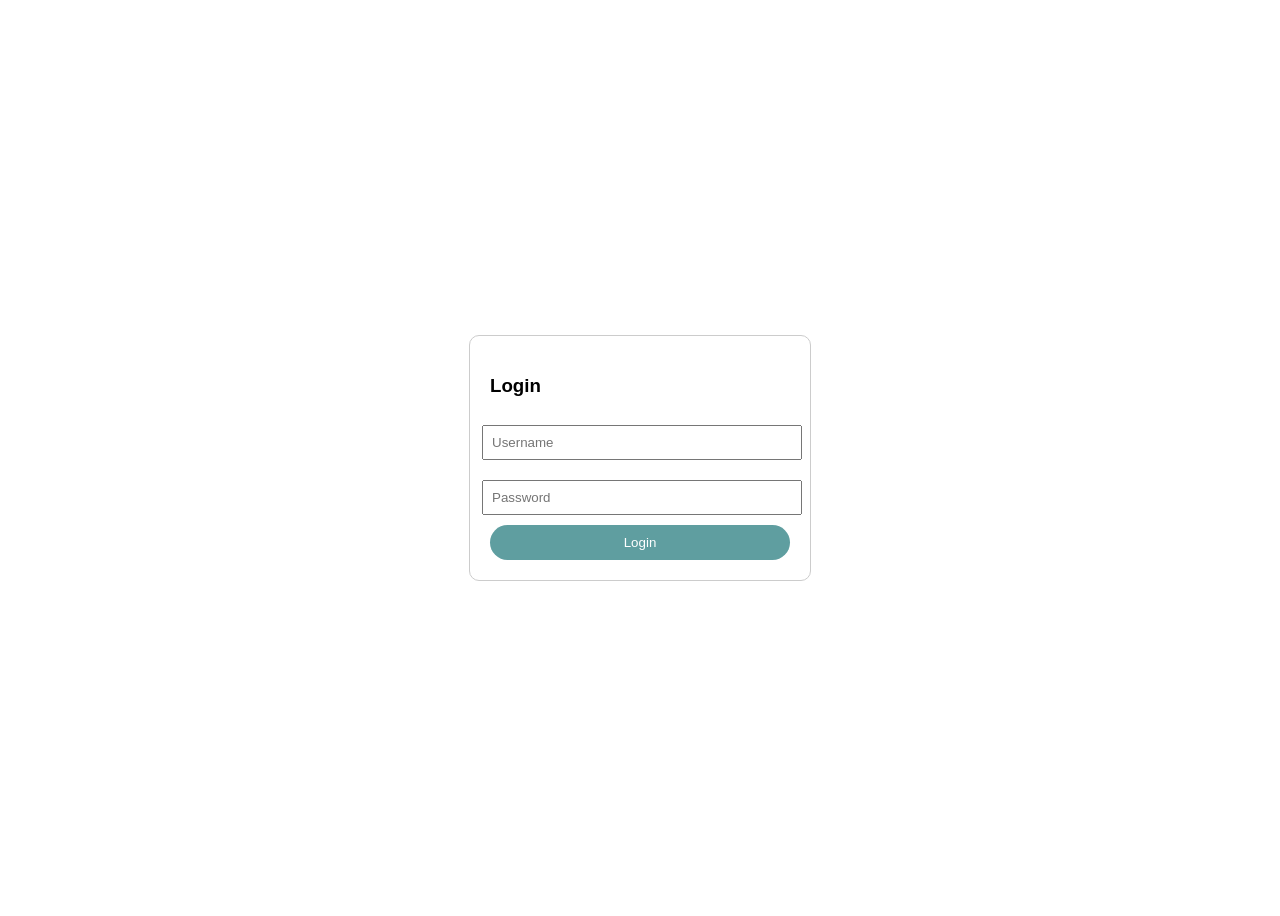
==== login.html @ 42a4e778 "Add files via upload" ====
<!doctype html>
<html lang="en">
  <head>
    <meta charset="UTF-8" />
    <title>Login</title>
    <style>
      body {
        display: flex;
        justify-content: center;
        align-items: center;
        height: 100vh;
        font-family: Arial;
      }
      .login-box {
        width: 300px;
        padding: 20px;
        border: 1px solid #ccc;
        border-radius: 10px;
      }
      input {
        width: 100%;
        margin: 10px -8px;
        padding: 8px;
      }
      button {
        width: 100%;
        padding: 10px;
        border-radius: 999px;
        border: none;
        background: cadetblue;
        color: white;
      }
    </style>
  </head>
  <body>
    <div class="login-box">
      <h3>Login</h3>
      <input type="text" placeholder="Username" />
      <input type="password" placeholder="Password" />
      <button>Login</button>
    </div>
  </body>
</html>
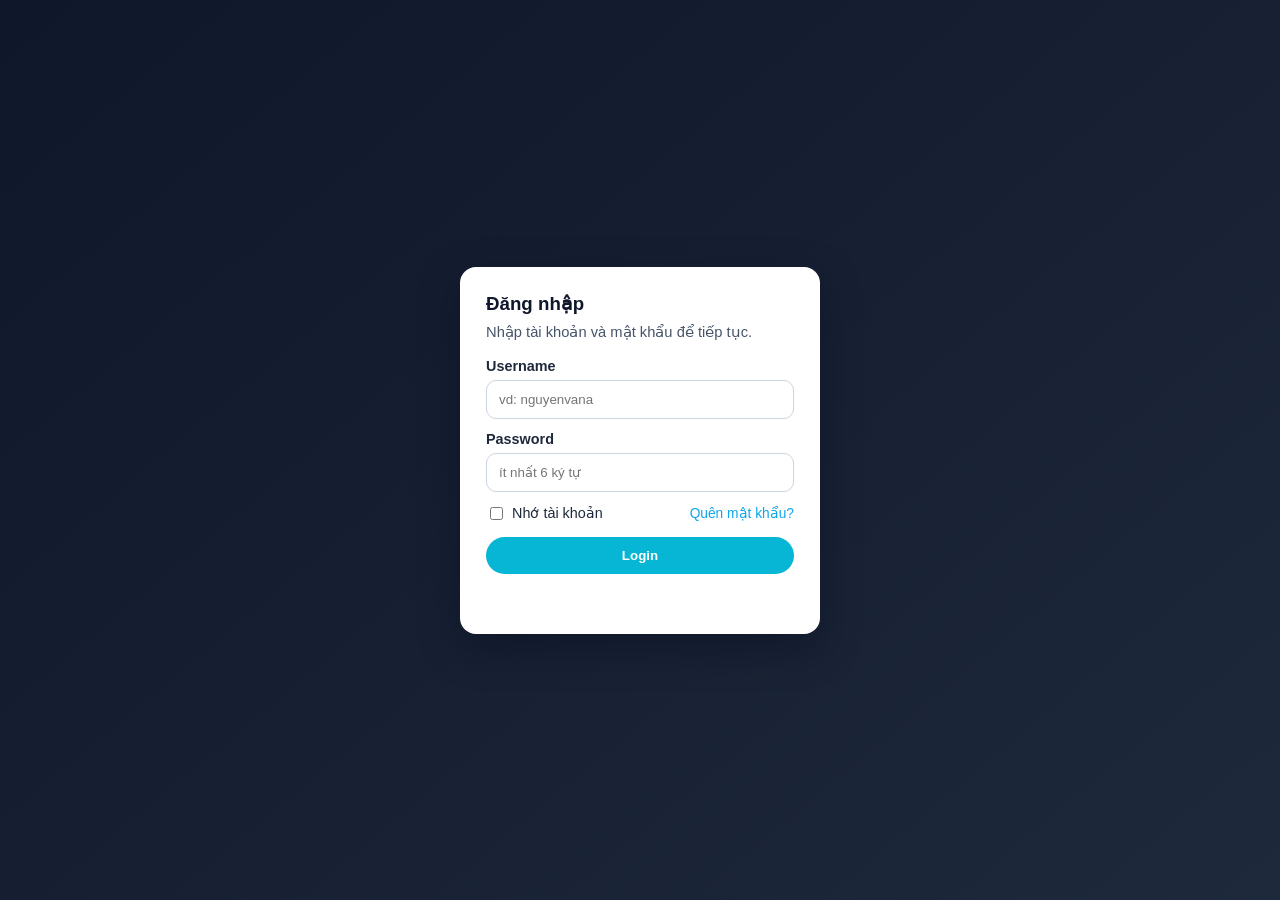
==== commit be8e0fd9: "Upgrade login demo UI and client-side validation" ====
--- a/login.html
+++ b/login.html
@@ -1,43 +1,210 @@
-<!doctype html>
-<html lang="en">
-  <head>
-    <meta charset="UTF-8" />
-    <title>Login</title>
-    <style>
-      body {
-        display: flex;
-        justify-content: center;
-        align-items: center;
-        height: 100vh;
-        font-family: Arial;
-      }
-      .login-box {
-        width: 300px;
-        padding: 20px;
-        border: 1px solid #ccc;
-        border-radius: 10px;
-      }
-      input {
-        width: 100%;
-        margin: 10px -8px;
-        padding: 8px;
-      }
-      button {
-        width: 100%;
-        padding: 10px;
-        border-radius: 999px;
-        border: none;
-        background: cadetblue;
-        color: white;
-      }
-    </style>
-  </head>
-  <body>
-    <div class="login-box">
-      <h3>Login</h3>
-      <input type="text" placeholder="Username" />
-      <input type="password" placeholder="Password" />
-      <button>Login</button>
-    </div>
-  </body>
-</html>
+<!doctype html>
+<html lang="vi">
+  <head>
+    <meta charset="UTF-8" />
+    <meta name="viewport" content="width=device-width, initial-scale=1.0" />
+    <title>Login</title>
+    <style>
+      :root {
+        --bg-1: #0f172a;
+        --bg-2: #1e293b;
+        --surface: #ffffff;
+        --primary: #06b6d4;
+        --primary-hover: #0891b2;
+        --danger: #ef4444;
+        --ok: #16a34a;
+        --text: #0f172a;
+      }
+
+      * {
+        box-sizing: border-box;
+      }
+
+      body {
+        margin: 0;
+        min-height: 100vh;
+        display: flex;
+        justify-content: center;
+        align-items: center;
+        font-family: Inter, Arial, sans-serif;
+        background: linear-gradient(140deg, var(--bg-1), var(--bg-2));
+      }
+
+      .login-box {
+        width: min(92vw, 360px);
+        padding: 26px;
+        border-radius: 16px;
+        background: var(--surface);
+        box-shadow: 0 14px 40px rgba(2, 6, 23, 0.35);
+      }
+
+      h3 {
+        margin: 0 0 8px;
+        color: var(--text);
+      }
+
+      .sub {
+        margin: 0 0 18px;
+        color: #475569;
+        font-size: 0.92rem;
+      }
+
+      .field {
+        margin-bottom: 12px;
+      }
+
+      label {
+        display: block;
+        font-size: 0.9rem;
+        font-weight: 600;
+        color: #1e293b;
+        margin-bottom: 6px;
+      }
+
+      input {
+        width: 100%;
+        padding: 11px 12px;
+        border: 1px solid #cbd5e1;
+        border-radius: 10px;
+        outline: none;
+      }
+
+      input:focus {
+        border-color: var(--primary);
+        box-shadow: 0 0 0 3px rgba(6, 182, 212, 0.18);
+      }
+
+      .row {
+        display: flex;
+        justify-content: space-between;
+        align-items: center;
+        margin: 8px 0 14px;
+      }
+
+      .row label {
+        margin: 0;
+        display: inline-flex;
+        align-items: center;
+        gap: 6px;
+        font-weight: 500;
+      }
+
+      .row input[type='checkbox'] {
+        width: auto;
+      }
+
+      .forgot {
+        font-size: 0.86rem;
+        color: #0ea5e9;
+        text-decoration: none;
+      }
+
+      button {
+        width: 100%;
+        padding: 11px;
+        border-radius: 999px;
+        border: none;
+        background: var(--primary);
+        color: white;
+        font-weight: 700;
+        cursor: pointer;
+      }
+
+      button:hover {
+        background: var(--primary-hover);
+      }
+
+      #message {
+        margin-top: 12px;
+        min-height: 22px;
+        font-size: 0.9rem;
+      }
+
+      .error {
+        color: var(--danger);
+      }
+
+      .success {
+        color: var(--ok);
+      }
+    </style>
+  </head>
+  <body>
+    <form class="login-box" id="loginForm" novalidate>
+      <h3>Đăng nhập</h3>
+      <p class="sub">Nhập tài khoản và mật khẩu để tiếp tục.</p>
+
+      <div class="field">
+        <label for="username">Username</label>
+        <input id="username" name="username" type="text" placeholder="vd: nguyenvana" autocomplete="username" required />
+      </div>
+
+      <div class="field">
+        <label for="password">Password</label>
+        <input
+          id="password"
+          name="password"
+          type="password"
+          placeholder="ít nhất 6 ký tự"
+          autocomplete="current-password"
+          required
+          minlength="6"
+        />
+      </div>
+
+      <div class="row">
+        <label><input type="checkbox" id="remember" /> Nhớ tài khoản</label>
+        <a class="forgot" href="#">Quên mật khẩu?</a>
+      </div>
+
+      <button type="submit">Login</button>
+      <div id="message" aria-live="polite"></div>
+    </form>
+
+    <script>
+      const form = document.getElementById('loginForm');
+      const usernameInput = document.getElementById('username');
+      const passwordInput = document.getElementById('password');
+      const rememberInput = document.getElementById('remember');
+      const message = document.getElementById('message');
+
+      const savedUser = localStorage.getItem('savedUsername');
+      if (savedUser) {
+        usernameInput.value = savedUser;
+        rememberInput.checked = true;
+      }
+
+      form.addEventListener('submit', (event) => {
+        event.preventDefault();
+        message.className = '';
+
+        const username = usernameInput.value.trim();
+        const password = passwordInput.value;
+
+        if (!username) {
+          message.textContent = 'Vui lòng nhập username.';
+          message.classList.add('error');
+          usernameInput.focus();
+          return;
+        }
+
+        if (password.length < 6) {
+          message.textContent = 'Mật khẩu phải có ít nhất 6 ký tự.';
+          message.classList.add('error');
+          passwordInput.focus();
+          return;
+        }
+
+        if (rememberInput.checked) {
+          localStorage.setItem('savedUsername', username);
+        } else {
+          localStorage.removeItem('savedUsername');
+        }
+
+        message.textContent = `Đăng nhập thành công. Xin chào, ${username}!`;
+        message.classList.add('success');
+        form.reset();
+      });
+    </script>
+  </body>
+</html>
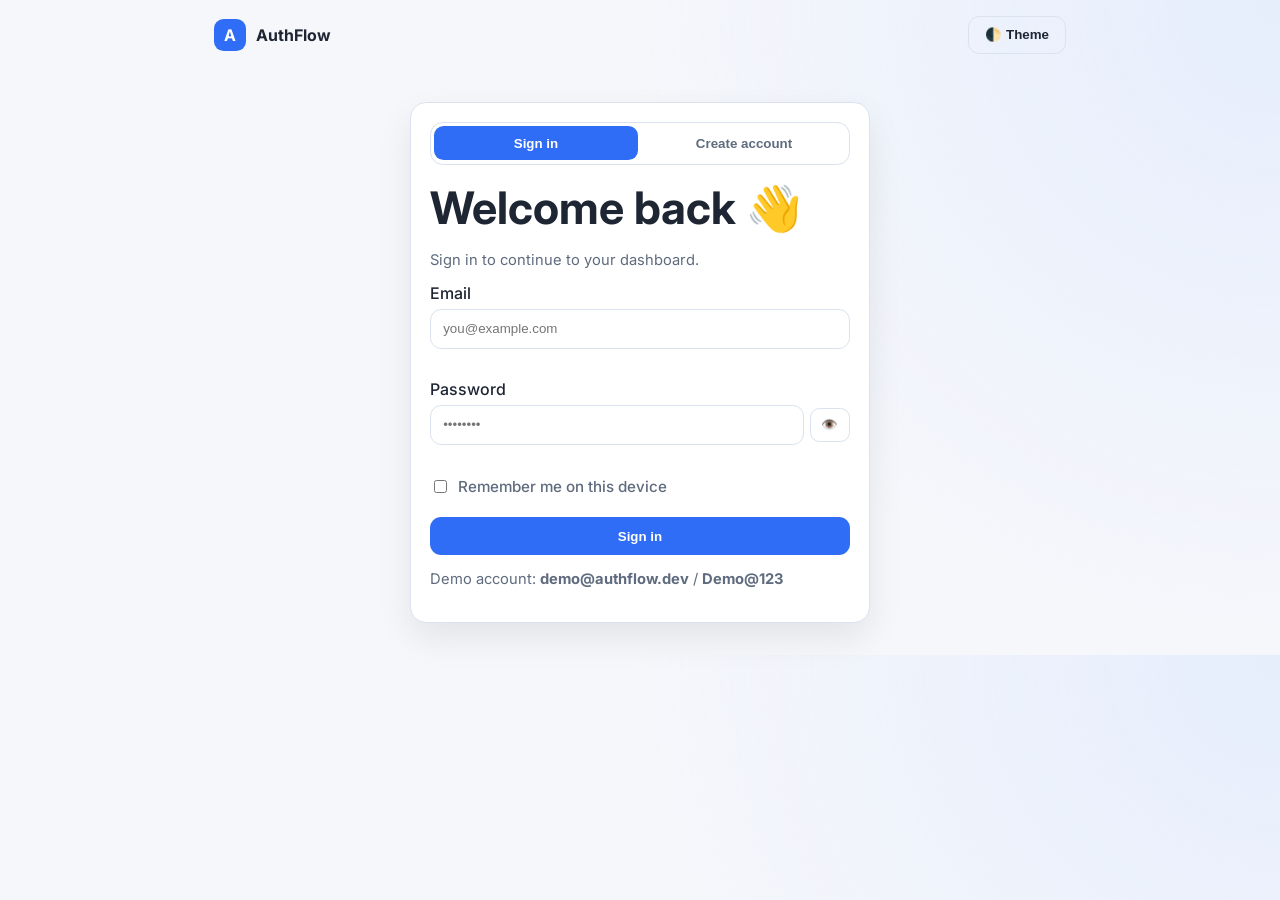
==== commit 49e966de: "Modernize auth demo with responsive UI and client-side auth flow" ====
--- a/login.html
+++ b/login.html
@@ -1,210 +1,82 @@
 <!doctype html>
-<html lang="vi">
+<html lang="en">
   <head>
     <meta charset="UTF-8" />
     <meta name="viewport" content="width=device-width, initial-scale=1.0" />
-    <title>Login</title>
-    <style>
-      :root {
-        --bg-1: #0f172a;
-        --bg-2: #1e293b;
-        --surface: #ffffff;
-        --primary: #06b6d4;
-        --primary-hover: #0891b2;
-        --danger: #ef4444;
-        --ok: #16a34a;
-        --text: #0f172a;
-      }
+    <title>AuthFlow • Login</title>
+    <link rel="preconnect" href="https://fonts.googleapis.com" />
+    <link rel="preconnect" href="https://fonts.gstatic.com" crossorigin />
+    <link href="https://fonts.googleapis.com/css2?family=Inter:wght@400;500;600;700&display=swap" rel="stylesheet" />
+    <link rel="stylesheet" href="styles.css" />
+  </head>
+  <body class="auth-page">
+    <header class="site-header compact">
+      <a class="brand" href="index.html">
+        <span class="brand-logo">A</span>
+        <span>AuthFlow</span>
+      </a>
+      <button id="themeToggle" class="btn ghost" type="button" aria-label="Toggle dark mode">🌓 Theme</button>
+    </header>
 
-      * {
-        box-sizing: border-box;
-      }
+    <main class="auth-shell">
+      <section class="auth-card">
+        <div class="tab-row" role="tablist" aria-label="Authentication tabs">
+          <button class="tab active" id="tab-login" data-tab="login" role="tab" aria-selected="true">Sign in</button>
+          <button class="tab" id="tab-signup" data-tab="signup" role="tab" aria-selected="false">Create account</button>
+        </div>
 
-      body {
-        margin: 0;
-        min-height: 100vh;
-        display: flex;
-        justify-content: center;
-        align-items: center;
-        font-family: Inter, Arial, sans-serif;
-        background: linear-gradient(140deg, var(--bg-1), var(--bg-2));
-      }
+        <form id="loginForm" class="form active" novalidate>
+          <h1>Welcome back 👋</h1>
+          <p class="muted">Sign in to continue to your dashboard.</p>
+          <label for="loginEmail">Email</label>
+          <input id="loginEmail" name="email" type="email" autocomplete="email" placeholder="you@example.com" required />
+          <small class="error" data-for="loginEmail"></small>
 
-      .login-box {
-        width: min(92vw, 360px);
-        padding: 26px;
-        border-radius: 16px;
-        background: var(--surface);
-        box-shadow: 0 14px 40px rgba(2, 6, 23, 0.35);
-      }
+          <label for="loginPassword">Password</label>
+          <div class="input-group">
+            <input id="loginPassword" name="password" type="password" autocomplete="current-password" placeholder="••••••••" required />
+            <button class="icon-btn" type="button" data-toggle-password="loginPassword">👁️</button>
+          </div>
+          <small class="error" data-for="loginPassword"></small>
 
-      h3 {
-        margin: 0 0 8px;
-        color: var(--text);
-      }
+          <label class="checkbox-row">
+            <input id="rememberMe" type="checkbox" />
+            <span>Remember me on this device</span>
+          </label>
 
-      .sub {
-        margin: 0 0 18px;
-        color: #475569;
-        font-size: 0.92rem;
-      }
+          <button class="btn primary full" type="submit">Sign in</button>
+          <p class="hint">Demo account: <strong>demo@authflow.dev</strong> / <strong>Demo@123</strong></p>
+        </form>
 
-      .field {
-        margin-bottom: 12px;
-      }
+        <form id="signupForm" class="form" novalidate>
+          <h1>Create account ✨</h1>
+          <p class="muted">Join in less than a minute.</p>
+          <label for="signupName">Full name</label>
+          <input id="signupName" name="name" type="text" autocomplete="name" placeholder="Jane Doe" required />
+          <small class="error" data-for="signupName"></small>
 
-      label {
-        display: block;
-        font-size: 0.9rem;
-        font-weight: 600;
-        color: #1e293b;
-        margin-bottom: 6px;
-      }
+          <label for="signupEmail">Email</label>
+          <input id="signupEmail" name="email" type="email" autocomplete="email" placeholder="jane@example.com" required />
+          <small class="error" data-for="signupEmail"></small>
 
-      input {
-        width: 100%;
-        padding: 11px 12px;
-        border: 1px solid #cbd5e1;
-        border-radius: 10px;
-        outline: none;
-      }
+          <label for="signupPassword">Password</label>
+          <div class="input-group">
+            <input id="signupPassword" name="password" type="password" autocomplete="new-password" placeholder="Min 8 chars, 1 uppercase, 1 number" required />
+            <button class="icon-btn" type="button" data-toggle-password="signupPassword">👁️</button>
+          </div>
+          <small class="error" data-for="signupPassword"></small>
 
-      input:focus {
-        border-color: var(--primary);
-        box-shadow: 0 0 0 3px rgba(6, 182, 212, 0.18);
-      }
+          <button class="btn primary full" type="submit">Create account</button>
+        </form>
 
-      .row {
-        display: flex;
-        justify-content: space-between;
-        align-items: center;
-        margin: 8px 0 14px;
-      }
+        <div id="profilePanel" class="profile-panel" hidden>
+          <h1>You're signed in ✅</h1>
+          <p id="welcomeText"></p>
+          <button id="logoutBtn" class="btn secondary full" type="button">Sign out</button>
+        </div>
+      </section>
+    </main>
 
-      .row label {
-        margin: 0;
-        display: inline-flex;
-        align-items: center;
-        gap: 6px;
-        font-weight: 500;
-      }
-
-      .row input[type='checkbox'] {
-        width: auto;
-      }
-
-      .forgot {
-        font-size: 0.86rem;
-        color: #0ea5e9;
-        text-decoration: none;
-      }
-
-      button {
-        width: 100%;
-        padding: 11px;
-        border-radius: 999px;
-        border: none;
-        background: var(--primary);
-        color: white;
-        font-weight: 700;
-        cursor: pointer;
-      }
-
-      button:hover {
-        background: var(--primary-hover);
-      }
-
-      #message {
-        margin-top: 12px;
-        min-height: 22px;
-        font-size: 0.9rem;
-      }
-
-      .error {
-        color: var(--danger);
-      }
-
-      .success {
-        color: var(--ok);
-      }
-    </style>
-  </head>
-  <body>
-    <form class="login-box" id="loginForm" novalidate>
-      <h3>Đăng nhập</h3>
-      <p class="sub">Nhập tài khoản và mật khẩu để tiếp tục.</p>
-
-      <div class="field">
-        <label for="username">Username</label>
-        <input id="username" name="username" type="text" placeholder="vd: nguyenvana" autocomplete="username" required />
-      </div>
-
-      <div class="field">
-        <label for="password">Password</label>
-        <input
-          id="password"
-          name="password"
-          type="password"
-          placeholder="ít nhất 6 ký tự"
-          autocomplete="current-password"
-          required
-          minlength="6"
-        />
-      </div>
-
-      <div class="row">
-        <label><input type="checkbox" id="remember" /> Nhớ tài khoản</label>
-        <a class="forgot" href="#">Quên mật khẩu?</a>
-      </div>
-
-      <button type="submit">Login</button>
-      <div id="message" aria-live="polite"></div>
-    </form>
-
-    <script>
-      const form = document.getElementById('loginForm');
-      const usernameInput = document.getElementById('username');
-      const passwordInput = document.getElementById('password');
-      const rememberInput = document.getElementById('remember');
-      const message = document.getElementById('message');
-
-      const savedUser = localStorage.getItem('savedUsername');
-      if (savedUser) {
-        usernameInput.value = savedUser;
-        rememberInput.checked = true;
-      }
-
-      form.addEventListener('submit', (event) => {
-        event.preventDefault();
-        message.className = '';
-
-        const username = usernameInput.value.trim();
-        const password = passwordInput.value;
-
-        if (!username) {
-          message.textContent = 'Vui lòng nhập username.';
-          message.classList.add('error');
-          usernameInput.focus();
-          return;
-        }
-
-        if (password.length < 6) {
-          message.textContent = 'Mật khẩu phải có ít nhất 6 ký tự.';
-          message.classList.add('error');
-          passwordInput.focus();
-          return;
-        }
-
-        if (rememberInput.checked) {
-          localStorage.setItem('savedUsername', username);
-        } else {
-          localStorage.removeItem('savedUsername');
-        }
-
-        message.textContent = `Đăng nhập thành công. Xin chào, ${username}!`;
-        message.classList.add('success');
-        form.reset();
-      });
-    </script>
+    <script src="app.js" defer></script>
   </body>
 </html>
--- a/styles.css
+++ b/styles.css
@@ -0,0 +1,66 @@
+:root {
+  --bg: #f5f7fb;
+  --surface: #ffffff;
+  --text: #1e2533;
+  --muted: #5f6b7e;
+  --primary: #2f6df6;
+  --primary-dark: #1f52c4;
+  --border: #dbe2ef;
+  --danger: #d03853;
+  --shadow: 0 15px 35px rgba(0, 0, 0, 0.08);
+}
+
+[data-theme='dark'] {
+  --bg: #11131a;
+  --surface: #171b24;
+  --text: #edf1ff;
+  --muted: #a7b0c4;
+  --primary: #6b91ff;
+  --primary-dark: #5275d8;
+  --border: #2a3245;
+  --danger: #ff7f9b;
+  --shadow: 0 15px 35px rgba(0, 0, 0, 0.3);
+}
+
+* { box-sizing: border-box; }
+body {
+  margin: 0;
+  font-family: 'Inter', system-ui, sans-serif;
+  background: radial-gradient(circle at top right, #b9d0ff40, transparent 45%), var(--bg);
+  color: var(--text);
+}
+.site-header {display:flex;justify-content:space-between;align-items:center;padding:1rem 5vw;}
+.compact{max-width:980px;margin:0 auto;}
+.brand{display:flex;gap:.6rem;align-items:center;color:var(--text);text-decoration:none;font-weight:700;}
+.brand-logo{width:2rem;height:2rem;border-radius:.6rem;background:var(--primary);color:#fff;display:grid;place-items:center;}
+.btn{padding:.65rem 1rem;border-radius:.7rem;border:1px solid transparent;text-decoration:none;cursor:pointer;font-weight:600;}
+.btn.primary{background:var(--primary);color:#fff;}
+.btn.primary:hover{background:var(--primary-dark);}
+.btn.secondary{background:transparent;border-color:var(--border);color:var(--text);}
+.btn.ghost{background:transparent;border-color:var(--border);color:var(--text);}
+.hero{display:grid;grid-template-columns:1.2fr .8fr;gap:2rem;padding:6vw;max-width:1200px;margin:0 auto;align-items:center;}
+.eyebrow{color:var(--primary);font-weight:600;}
+h1{font-size:clamp(1.7rem,4vw,2.8rem);margin:.5rem 0 1rem;}
+.lead{color:var(--muted);line-height:1.6;}
+.hero-cta{display:flex;gap:.8rem;flex-wrap:wrap;margin-top:1.2rem;}
+.feature-card{padding:1.4rem;border:1px solid var(--border);border-radius:1rem;background:var(--surface);box-shadow:var(--shadow);}
+.feature-card li{margin-bottom:.7rem;color:var(--muted);}
+.auth-shell{display:grid;place-items:center;padding:2rem;}
+.auth-card{width:min(460px,100%);background:var(--surface);box-shadow:var(--shadow);border:1px solid var(--border);border-radius:1rem;padding:1.2rem;}
+.tab-row{display:grid;grid-template-columns:1fr 1fr;border:1px solid var(--border);padding:.2rem;border-radius:.8rem;gap:.3rem;}
+.tab{border:none;background:transparent;padding:.6rem;border-radius:.6rem;cursor:pointer;color:var(--muted);font-weight:600;}
+.tab.active{background:var(--primary);color:#fff;}
+.form{display:none;margin-top:1rem;}
+.form.active{display:block;}
+label{display:block;margin:.7rem 0 .35rem;font-weight:500;}
+input{width:100%;padding:.72rem .75rem;border:1px solid var(--border);border-radius:.7rem;background:transparent;color:var(--text);}
+input:focus{outline:2px solid #94b2ff;outline-offset:1px;}
+.input-group{display:grid;grid-template-columns:1fr auto;gap:.4rem;align-items:center;}
+.icon-btn{border:1px solid var(--border);background:transparent;border-radius:.6rem;padding:.55rem .65rem;cursor:pointer;}
+.checkbox-row{display:flex;align-items:center;gap:.5rem;font-size:.95rem;color:var(--muted);margin-top:.8rem;}
+.checkbox-row input{width:auto;}
+.full{width:100%;margin-top:1rem;}
+.muted,.hint{color:var(--muted);font-size:.92rem;}
+.error{min-height:1rem;color:var(--danger);display:block;font-size:.82rem;margin-top:.2rem;}
+.profile-panel{margin-top:1rem;}
+@media (max-width: 860px){.hero{grid-template-columns:1fr;padding:8vw 5vw;}}
